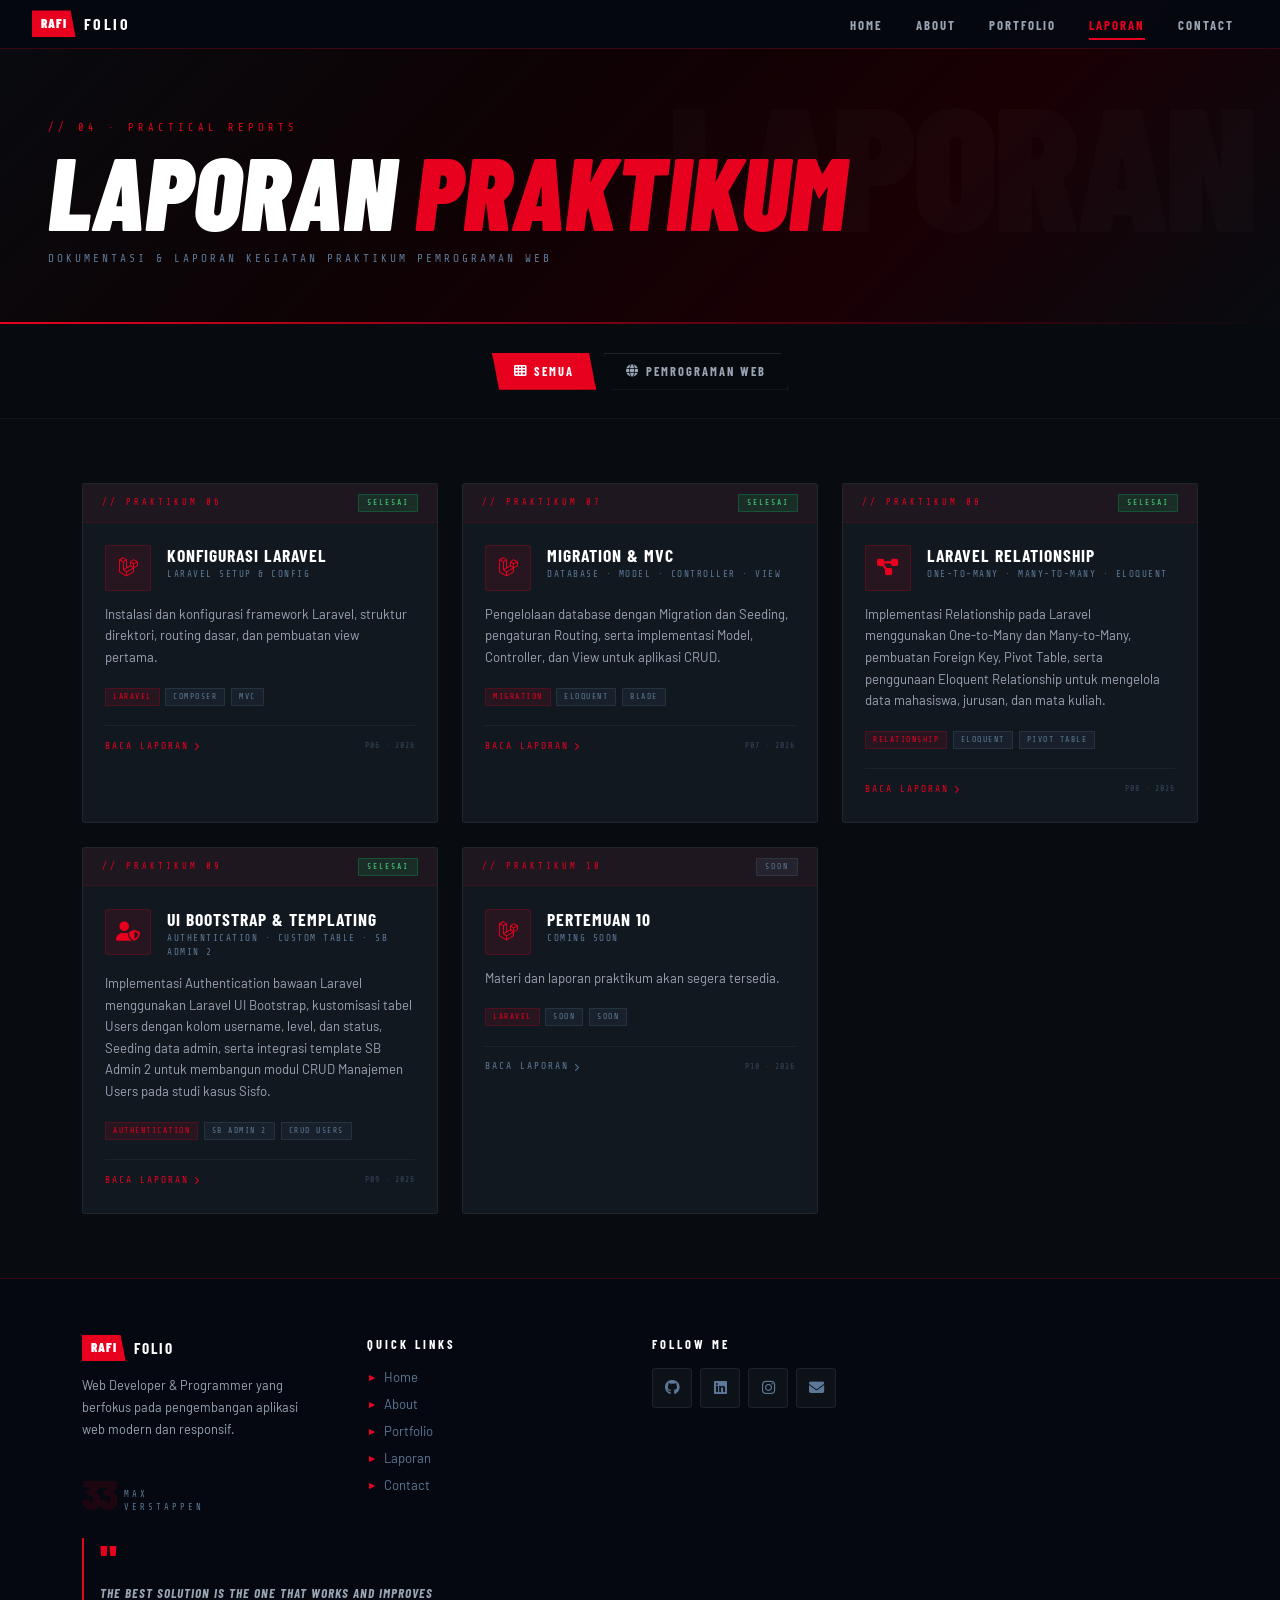
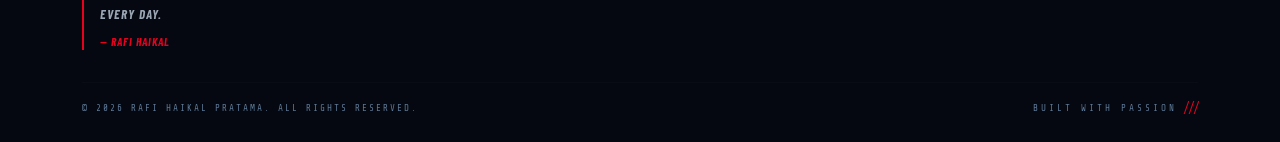
==== laporan.html @ d0a0bc17 "Add files via upload" ====
<!doctype html>
<html lang="id">
  <head>
    <meta charset="UTF-8" />
    <meta name="viewport" content="width=device-width, initial-scale=1.0" />
    <meta name="description" content="Laporan Praktikum Rafi Haikal Pratama - Web Development" />
    <meta name="author" content="Rafi Haikal Pratama" />
    <title>Laporan | RAFI HAIKAL PRATAMA</title>

    <link href="https://cdn.jsdelivr.net/npm/bootstrap@5.3.2/dist/css/bootstrap.min.css" rel="stylesheet" />
    <link rel="icon" type="image/png" sizes="192x192" href="images/rafilogo-192x192.png" />
    <link rel="stylesheet" href="https://cdnjs.cloudflare.com/ajax/libs/font-awesome/6.5.2/css/all.min.css" />
    <link href="https://fonts.googleapis.com/css2?family=Barlow+Condensed:ital,wght@0,700;0,800;0,900;1,700;1,800;1,900&family=Barlow:wght@300;400;500&family=Share+Tech+Mono&display=swap" rel="stylesheet" />

    <style>
      *,
      *::before,
      *::after {
        box-sizing: border-box;
      }

      :root {
        --red: #e8001f;
        --red-dim: rgba(232, 0, 31, 0.3);
        --surface: #0d1219;
        --surface2: #111820;
        --muted: #5c7896;
        --secondary: #9aa5b4;
        --f-display: "Barlow Condensed", sans-serif;
        --f-mono: "Share Tech Mono", monospace;
        --f-body: "Barlow", sans-serif;
      }

      body {
        background: #080b10;
        color: #f0f2f5;
        font-family: var(--f-body);
        overflow-x: hidden;
        margin: 0;
      }

      /* ── NAVBAR ── */
      .site-nav {
        position: fixed;
        top: 0;
        left: 0;
        right: 0;
        z-index: 1050;
        background: rgba(6, 8, 16, 0.96);
        backdrop-filter: blur(18px);
        border-bottom: 1px solid rgba(204, 0, 24, 0.28);
        padding: 0.65rem 0;
      }
      .nav-inner {
        display: flex;
        align-items: center;
        justify-content: space-between;
        padding: 0 2rem;
      }
      .nav-brand {
        display: flex;
        align-items: center;
        gap: 0.5rem;
        text-decoration: none;
      }
      .nav-brand-box {
        font-family: var(--f-display);
        font-weight: 900;
        font-size: 0.82rem;
        letter-spacing: 1px;
        background: var(--red);
        color: #fff;
        padding: 0.22rem 0.55rem;
        clip-path: polygon(0 0, calc(100% - 5px) 0, 100% 100%, 0 100%);
      }
      .nav-brand-name {
        font-family: var(--f-display);
        font-weight: 700;
        font-size: 1rem;
        letter-spacing: 2.5px;
        text-transform: uppercase;
        color: #fff;
      }
      .nav-links {
        display: flex;
        align-items: center;
        gap: 0.25rem;
        list-style: none;
        margin: 0;
        padding: 0;
      }
      .nav-links a {
        font-family: var(--f-display);
        font-weight: 700;
        font-size: 0.8rem;
        letter-spacing: 2px;
        text-transform: uppercase;
        text-decoration: none;
        color: var(--secondary);
        padding: 0.45rem 0.9rem;
        position: relative;
        transition: color 0.2s;
      }
      .nav-links a.active {
        color: var(--red);
      }
      .nav-links a.active::after {
        content: "";
        position: absolute;
        bottom: 0;
        left: 0.9rem;
        right: 0.9rem;
        height: 2px;
        background: var(--red);
      }
      .nav-links a:not(.active):hover {
        color: #fff;
      }

      /* HAMBURGER */
      .nav-hamburger {
        display: none;
        flex-direction: column;
        gap: 5px;
        cursor: pointer;
        background: none;
        border: none;
        padding: 4px;
        z-index: 1100;
      }
      .nav-hamburger span {
        display: block;
        width: 24px;
        height: 2px;
        background: #fff;
        transition: all 0.3s;
        border-radius: 2px;
      }
      .nav-hamburger.open span:nth-child(1) {
        transform: translateY(7px) rotate(45deg);
      }
      .nav-hamburger.open span:nth-child(2) {
        opacity: 0;
      }
      .nav-hamburger.open span:nth-child(3) {
        transform: translateY(-7px) rotate(-45deg);
      }

      /* MOBILE NAV */
      .mobile-nav {
        position: fixed;
        inset: 0;
        background: rgba(6, 8, 16, 0.98);
        backdrop-filter: blur(20px);
        z-index: 1040;
        display: flex;
        flex-direction: column;
        align-items: center;
        justify-content: center;
        gap: 2.2rem;
        transform: translateX(100%);
        transition: transform 0.35s cubic-bezier(0.4, 0, 0.2, 1);
        border-left: 3px solid var(--red);
      }
      .mobile-nav.open {
        transform: translateX(0);
      }
      .mobile-nav a {
        font-family: var(--f-display);
        font-weight: 900;
        font-style: italic;
        font-size: 2.4rem;
        letter-spacing: 3px;
        text-transform: uppercase;
        text-decoration: none;
        color: var(--secondary);
        transition: color 0.2s;
        position: relative;
      }
      .mobile-nav a.active,
      .mobile-nav a:hover {
        color: var(--red);
      }
      .mobile-nav a.active::after {
        content: "";
        position: absolute;
        bottom: -4px;
        left: 0;
        right: 0;
        height: 2px;
        background: var(--red);
      }
      .mobile-nav-close {
        position: absolute;
        top: 1.2rem;
        right: 1.5rem;
        background: none;
        border: none;
        color: var(--muted);
        font-size: 1.4rem;
        cursor: pointer;
        transition: color 0.2s;
      }
      .mobile-nav-close:hover {
        color: #fff;
      }
      .mobile-nav-slash {
        font-family: var(--f-display);
        font-weight: 900;
        font-size: 1rem;
        color: rgba(232, 0, 31, 0.4);
        letter-spacing: -2px;
        margin-top: 0.5rem;
      }

      /* ── HERO ── */
      .lap-hero {
        position: relative;
        min-height: 36vh;
        display: flex;
        align-items: flex-end;
        padding-top: 70px;
        overflow: hidden;
        background: #080b10;
      }
      .lap-hero::before {
        content: "";
        position: absolute;
        inset: 0;
        background: linear-gradient(135deg, #080b10 0%, #0e0204 40%, #1a0005 70%, #080b10 100%);
      }
      .lap-hero-ghost {
        position: absolute;
        right: 2%;
        top: 50%;
        transform: translateY(-50%);
        font-family: var(--f-display);
        font-weight: 900;
        font-size: clamp(4rem, 14vw, 11rem);
        color: rgba(255, 255, 255, 0.018);
        pointer-events: none;
        line-height: 1;
        letter-spacing: -4px;
        user-select: none;
      }
      .lap-hero-content {
        position: relative;
        z-index: 2;
        padding: 3rem 2rem 2.5rem 3rem;
      }
      .lap-hero-num {
        font-family: var(--f-mono);
        font-size: 0.65rem;
        letter-spacing: 4px;
        color: var(--red);
        margin-bottom: 0.5rem;
        display: block;
      }
      .lap-hero-title {
        font-family: var(--f-display);
        font-weight: 900;
        font-style: italic;
        font-size: clamp(3rem, 8vw, 6.5rem);
        line-height: 0.88;
        text-transform: uppercase;
        color: #fff;
        margin: 0;
      }
      .lap-hero-title span {
        color: var(--red);
      }
      .lap-hero-sub {
        font-family: var(--f-mono);
        font-size: 0.7rem;
        letter-spacing: 3px;
        color: var(--muted);
        text-transform: uppercase;
        margin-top: 1rem;
      }
      .lap-hero-line {
        position: absolute;
        bottom: 0;
        left: 0;
        right: 0;
        height: 2px;
        background: linear-gradient(90deg, var(--red) 0%, rgba(232, 0, 31, 0.3) 60%, transparent 100%);
      }

      /* ── FILTER ── */
      .filter-sec {
        background: #070a0f;
        padding: 1.8rem 0;
        border-bottom: 1px solid rgba(255, 255, 255, 0.05);
      }
      .filter-tabs {
        display: flex;
        gap: 0.5rem;
        justify-content: center;
        flex-wrap: wrap;
      }
      .ftab {
        font-family: var(--f-display);
        font-weight: 700;
        font-size: 0.78rem;
        letter-spacing: 2px;
        text-transform: uppercase;
        background: transparent;
        color: var(--secondary);
        border: 1px solid rgba(255, 255, 255, 0.1);
        padding: 0.5rem 1.3rem;
        clip-path: polygon(0 0, calc(100% - 7px) 0, 100% 100%, 7px 100%);
        cursor: pointer;
        transition: all 0.2s;
        display: inline-flex;
        align-items: center;
        gap: 0.4rem;
      }
      .ftab:hover {
        border-color: rgba(232, 0, 31, 0.4);
        color: #fff;
      }
      .ftab.active {
        background: var(--red);
        color: #fff;
        border-color: var(--red);
        box-shadow: 0 4px 18px rgba(232, 0, 31, 0.4);
      }

      /* ── GRID ── */
      .lap-grid-sec {
        padding: 4rem 0;
        background: #080b10;
      }

      /* ── LAPORAN CARD ── */
      .lcard {
        background: var(--surface2);
        border: 1px solid rgba(255, 255, 255, 0.06);
        border-radius: 3px;
        overflow: hidden;
        transition:
          transform 0.25s,
          border-color 0.25s,
          box-shadow 0.25s;
        height: 100%;
        position: relative;
      }
      .lcard::before {
        content: "";
        position: absolute;
        top: 0;
        left: 0;
        right: 0;
        height: 3px;
        background: linear-gradient(90deg, var(--red) 0%, rgba(232, 0, 31, 0.3) 60%, transparent 100%);
        transform: scaleX(0);
        transform-origin: left;
        transition: transform 0.3s;
      }
      .lcard:hover::before {
        transform: scaleX(1);
      }
      .lcard:hover {
        transform: translateY(-6px);
        border-color: rgba(232, 0, 31, 0.35);
        box-shadow:
          0 16px 40px rgba(0, 0, 0, 0.5),
          0 0 30px rgba(232, 0, 31, 0.1);
      }

      .lcard-num-bar {
        background: rgba(232, 0, 31, 0.06);
        border-bottom: 1px solid rgba(232, 0, 31, 0.12);
        padding: 0.6rem 1.2rem;
        display: flex;
        align-items: center;
        justify-content: space-between;
      }
      .lcard-num {
        font-family: var(--f-mono);
        font-size: 0.55rem;
        letter-spacing: 3px;
        text-transform: uppercase;
        color: var(--red);
      }
      .lcard-status {
        font-family: var(--f-mono);
        font-size: 0.5rem;
        letter-spacing: 2px;
        text-transform: uppercase;
        padding: 2px 8px;
        border-radius: 1px;
      }
      .lcard-status.done {
        background: rgba(0, 200, 100, 0.12);
        color: #4ade80;
        border: 1px solid rgba(0, 200, 100, 0.25);
      }
      .lcard-status.soon {
        background: rgba(92, 120, 150, 0.12);
        color: var(--muted);
        border: 1px solid rgba(92, 120, 150, 0.2);
      }

      .lcard-body {
        padding: 1.4rem 1.4rem 1.6rem;
      }

      .lcard-icon-title {
        display: flex;
        align-items: flex-start;
        gap: 1rem;
        margin-bottom: 0.8rem;
      }
      .lcard-icon {
        width: 46px;
        height: 46px;
        flex-shrink: 0;
        background: rgba(232, 0, 31, 0.1);
        border: 1px solid rgba(232, 0, 31, 0.22);
        border-radius: 3px;
        display: flex;
        align-items: center;
        justify-content: center;
        font-size: 1.2rem;
        color: var(--red);
        transition:
          background 0.25s,
          transform 0.25s;
      }
      .lcard:hover .lcard-icon {
        background: rgba(232, 0, 31, 0.18);
        transform: scale(1.06);
      }
      .lcard-title {
        font-family: var(--f-display);
        font-weight: 700;
        font-size: 1.1rem;
        text-transform: uppercase;
        letter-spacing: 1px;
        color: #fff;
        margin-bottom: 0.15rem;
        line-height: 1.2;
      }
      .lcard-subtitle {
        font-family: var(--f-mono);
        font-size: 0.58rem;
        letter-spacing: 1.5px;
        color: var(--muted);
        text-transform: uppercase;
      }

      .lcard-desc {
        font-size: 0.82rem;
        color: var(--secondary);
        line-height: 1.65;
        margin-bottom: 1.2rem;
      }

      .lcard-tags {
        display: flex;
        gap: 0.35rem;
        flex-wrap: wrap;
        margin-bottom: 1.2rem;
      }
      .lcard-tag {
        font-family: var(--f-mono);
        font-size: 0.5rem;
        letter-spacing: 1.5px;
        text-transform: uppercase;
        background: rgba(232, 0, 31, 0.1);
        color: var(--red);
        border: 1px solid rgba(232, 0, 31, 0.2);
        padding: 2px 7px;
        border-radius: 1px;
      }
      .lcard-tag.dim {
        background: rgba(92, 120, 150, 0.1);
        color: var(--muted);
        border-color: rgba(92, 120, 150, 0.2);
      }

      .lcard-footer {
        display: flex;
        align-items: center;
        justify-content: space-between;
        padding-top: 0.8rem;
        border-top: 1px solid rgba(255, 255, 255, 0.05);
      }
      .lcard-link {
        font-family: var(--f-mono);
        font-size: 0.6rem;
        letter-spacing: 2px;
        text-transform: uppercase;
        color: var(--red);
        text-decoration: none;
        display: inline-flex;
        align-items: center;
        gap: 0.3rem;
        transition:
          gap 0.2s,
          color 0.2s;
      }
      .lcard-link:hover {
        gap: 0.55rem;
        color: #ff3350;
      }
      .lcard-link.disabled {
        color: var(--muted);
        pointer-events: none;
        cursor: default;
      }
      .lcard-meta {
        font-family: var(--f-mono);
        font-size: 0.5rem;
        letter-spacing: 1px;
        color: rgba(92, 120, 150, 0.5);
      }

      /* ── COMING SOON CARD ── */
      .cs-card {
        background: var(--surface2);
        border: 1px solid rgba(255, 255, 255, 0.06);
        border-radius: 3px;
        overflow: hidden;
        height: 100%;
        min-height: 260px;
        display: flex;
        flex-direction: column;
        position: relative;
        transition:
          transform 0.25s,
          border-color 0.25s,
          box-shadow 0.25s;
      }
      .cs-card::before {
        content: "";
        position: absolute;
        top: 0;
        left: 0;
        right: 0;
        height: 3px;
        background: linear-gradient(90deg, var(--red) 0%, rgba(232, 0, 31, 0.3) 60%, transparent 100%);
        transform: scaleX(0);
        transform-origin: left;
        transition: transform 0.3s;
      }
      .cs-card:hover::before {
        transform: scaleX(1);
      }
      .cs-card:hover {
        transform: translateY(-6px);
        border-color: rgba(232, 0, 31, 0.35);
        box-shadow:
          0 16px 40px rgba(0, 0, 0, 0.5),
          0 0 30px rgba(232, 0, 31, 0.1);
      }
      .cs-card-inner {
        padding: 1.4rem 1.4rem 1.6rem;
        display: flex;
        flex-direction: column;
        flex: 1;
      }
      .cs-badge {
        display: inline-flex;
        align-items: center;
        font-family: var(--f-mono);
        font-size: 0.52rem;
        letter-spacing: 2.5px;
        text-transform: uppercase;
        color: var(--red);
        border: 1px solid rgba(232, 0, 31, 0.25);
        padding: 3px 10px;
        width: fit-content;
        margin-bottom: 1rem;
      }
      .cs-title {
        font-family: var(--f-display);
        font-weight: 900;
        font-size: 1.6rem;
        letter-spacing: 1.5px;
        text-transform: uppercase;
        color: #fff;
        line-height: 1.1;
        flex: 1;
      }
      .cs-footer {
        display: flex;
        align-items: center;
        justify-content: space-between;
        margin-top: 2rem;
        padding-top: 0.8rem;
        border-top: 1px solid rgba(255, 255, 255, 0.05);
      }
      .cs-status {
        display: inline-flex;
        align-items: center;
        gap: 6px;
        font-family: var(--f-mono);
        font-size: 0.5rem;
        letter-spacing: 2px;
        text-transform: uppercase;
        color: var(--muted);
        border: 1px solid rgba(92, 120, 150, 0.2);
        padding: 3px 10px;
      }
      .cs-status::before {
        content: "";
        width: 5px;
        height: 5px;
        border-radius: 50%;
        background: var(--muted);
        flex-shrink: 0;
      }
      .cs-btn {
        display: inline-flex;
        align-items: center;
        gap: 5px;
        font-family: var(--f-mono);
        font-size: 0.5rem;
        letter-spacing: 2px;
        text-transform: uppercase;
        color: var(--muted);
        border: 1px solid rgba(92, 120, 150, 0.2);
        padding: 4px 12px;
        clip-path: polygon(0 0, calc(100% - 5px) 0, 100% 100%, 0 100%);
        text-decoration: none;
        cursor: default;
        pointer-events: none;
      }

      /* hidden for filter */
      .lcard-wrap {
        display: block;
      }
      .lcard-wrap.hidden {
        display: none;
      }

      /* ── FOOTER ── */
      .site-footer {
        background: #050810;
        border-top: 1px solid rgba(204, 0, 24, 0.25);
        padding: 3.5rem 0 1.5rem;
      }
      .ft-brand-box {
        font-family: var(--f-display);
        font-weight: 900;
        font-size: 0.82rem;
        letter-spacing: 1px;
        background: var(--red);
        color: #fff;
        padding: 0.2rem 0.55rem;
        clip-path: polygon(0 0, calc(100% - 5px) 0, 100% 100%, 0 100%);
      }
      .ft-brand-name {
        font-family: var(--f-display);
        font-weight: 700;
        font-size: 0.95rem;
        letter-spacing: 2px;
        text-transform: uppercase;
        color: #fff;
      }
      .ft-desc {
        font-size: 0.8rem;
        color: var(--secondary);
        line-height: 1.7;
        max-width: 240px;
        margin-top: 0.9rem;
      }
      .ft-max {
        font-family: var(--f-display);
        font-weight: 900;
        font-size: 2.6rem;
        color: rgba(204, 0, 24, 0.13);
        line-height: 1;
        letter-spacing: -2px;
        margin-top: 1rem;
      }
      .ft-max-name {
        font-family: var(--f-mono);
        font-size: 0.55rem;
        letter-spacing: 3px;
        text-transform: uppercase;
        color: var(--muted);
        margin-top: 2px;
      }
      .ft-head {
        font-family: var(--f-display);
        font-weight: 700;
        letter-spacing: 3px;
        text-transform: uppercase;
        font-size: 0.78rem;
        color: #fff;
        margin-bottom: 0.9rem;
      }
      .ft-link {
        display: flex;
        align-items: center;
        gap: 0.4rem;
        color: var(--muted);
        font-size: 0.82rem;
        text-decoration: none;
        margin-bottom: 0.45rem;
        transition:
          color 0.2s,
          padding-left 0.2s;
      }
      .ft-link .arr {
        color: var(--red);
        font-size: 0.65rem;
      }
      .ft-link:hover {
        color: var(--red);
        padding-left: 4px;
      }
      .ft-social {
        width: 40px;
        height: 40px;
        background: var(--surface);
        border: 1px solid rgba(255, 255, 255, 0.07);
        border-radius: 4px;
        display: flex;
        align-items: center;
        justify-content: center;
        color: var(--muted);
        text-decoration: none;
        font-size: 0.95rem;
        transition:
          background 0.2s,
          border-color 0.2s,
          color 0.2s,
          transform 0.15s;
      }
      .ft-social:hover {
        background: #cc0018;
        border-color: #cc0018;
        color: #fff;
        transform: translateY(-3px);
      }
      .ft-quote {
        border-left: 2px solid var(--red);
        padding-left: 1rem;
      }
      .ft-quote-mark {
        font-family: var(--f-display);
        font-weight: 900;
        font-size: 2.5rem;
        color: var(--red);
        line-height: 1;
        margin-bottom: 0.3rem;
      }
      .ft-quote p {
        font-family: var(--f-display);
        font-weight: 700;
        font-style: italic;
        font-size: 0.82rem;
        letter-spacing: 1px;
        text-transform: uppercase;
        color: var(--secondary);
        line-height: 1.6;
        margin: 0;
      }
      .ft-hr {
        border-color: rgba(255, 255, 255, 0.06);
        margin: 2rem 0 1rem;
      }
      .ft-bottom {
        display: flex;
        justify-content: space-between;
        align-items: center;
        flex-wrap: wrap;
        gap: 0.5rem;
      }
      .ft-copy {
        font-family: var(--f-mono);
        font-size: 0.58rem;
        letter-spacing: 2px;
        color: var(--muted);
        text-transform: uppercase;
        margin: 0;
      }
      .ft-built {
        font-family: var(--f-mono);
        font-size: 0.58rem;
        letter-spacing: 3px;
        color: var(--muted);
        text-transform: uppercase;
        display: flex;
        align-items: center;
        gap: 0.4rem;
      }
      .ft-built .sl {
        color: var(--red);
        letter-spacing: -2px;
        font-size: 0.8rem;
      }

      .scroll-top {
        position: fixed;
        bottom: 1.7rem;
        right: 1.7rem;
        width: 42px;
        height: 42px;
        background: #cc0018;
        border-radius: 50%;
        display: flex;
        align-items: center;
        justify-content: center;
        color: #fff;
        text-decoration: none;
        font-size: 0.85rem;
        box-shadow: 0 4px 16px rgba(204, 0, 24, 0.5);
        transition:
          transform 0.2s,
          background 0.2s,
          opacity 0.3s;
        z-index: 999;
        opacity: 0;
      }
      .scroll-top.show {
        opacity: 1;
      }
      .scroll-top:hover {
        transform: translateY(-3px);
        background: var(--red);
        color: #fff;
      }

      @media (max-width: 991px) {
        .nav-hamburger {
          display: flex;
        }
        .nav-links {
          display: none;
        }
      }
      @media (max-width: 768px) {
        .lap-hero-content {
          padding: 2.5rem 1.5rem 2rem;
        }
      }
    </style>
  </head>
  <body>
    <!-- NAVBAR -->
    <nav class="site-nav">
      <div class="nav-inner">
        <a class="nav-brand" href="index.html">
          <span class="nav-brand-box">RAFI</span>
          <span class="nav-brand-name">FOLIO</span>
        </a>
        <ul class="nav-links">
          <li><a href="index.html">HOME</a></li>
          <li><a href="about.html">ABOUT</a></li>
          <li><a href="portofolio.html">PORTFOLIO</a></li>
          <li><a href="laporan.html" class="active">LAPORAN</a></li>
          <li><a href="kontak.html">CONTACT</a></li>
        </ul>
        <button class="nav-hamburger" id="hamburger" aria-label="Toggle menu" aria-expanded="false"><span></span><span></span><span></span></button>
      </div>
    </nav>

    <!-- MOBILE NAV -->
    <div class="mobile-nav" id="mobileNav">
      <button class="mobile-nav-close" id="mobileNavClose"><i class="fas fa-times"></i></button>
      <a href="index.html">HOME</a>
      <a href="about.html">ABOUT</a>
      <a href="portofolio.html">PORTFOLIO</a>
      <a href="laporan.html" class="active">LAPORAN</a>
      <a href="kontak.html">CONTACT</a>
      <div class="mobile-nav-slash">///</div>
    </div>

    <!-- HERO -->
    <section class="lap-hero">
      <div class="lap-hero-ghost">LAPORAN</div>
      <div class="lap-hero-content">
        <span class="lap-hero-num">// 04 · PRACTICAL REPORTS</span>
        <h1 class="lap-hero-title">LAPORAN <span>PRAKTIKUM</span></h1>
        <p class="lap-hero-sub">Dokumentasi &amp; laporan kegiatan praktikum pemrograman web</p>
      </div>
      <div class="lap-hero-line"></div>
    </section>

    <!-- FILTER -->
    <section class="filter-sec">
      <div class="container">
        <div class="filter-tabs">
          <button class="ftab active" data-filter="all"><i class="fas fa-th"></i> Semua</button>
          <button class="ftab" data-filter="pemweb"><i class="fas fa-globe"></i> Pemrograman Web</button>
        </div>
      </div>
    </section>

    <!-- GRID -->
    <section class="lap-grid-sec">
      <div class="container">
        <div class="row g-4" id="laporanGrid">
          <!-- Praktikum 6 -->
          <div class="col-md-6 col-lg-4 lcard-wrap" data-cat="pemweb">
            <div class="lcard">
              <div class="lcard-num-bar">
                <span class="lcard-num">// PRAKTIKUM 06</span>
                <span class="lcard-status done">Selesai</span>
              </div>
              <div class="lcard-body">
                <div class="lcard-icon-title">
                  <div class="lcard-icon"><i class="fab fa-laravel"></i></div>
                  <div>
                    <div class="lcard-title">Konfigurasi Laravel</div>
                    <div class="lcard-subtitle">Laravel Setup &amp; Config</div>
                  </div>
                </div>
                <p class="lcard-desc">Instalasi dan konfigurasi framework Laravel, struktur direktori, routing dasar, dan pembuatan view pertama.</p>
                <div class="lcard-tags">
                  <span class="lcard-tag">Laravel</span>
                  <span class="lcard-tag dim">Composer</span>
                  <span class="lcard-tag dim">MVC</span>
                </div>
                <div class="lcard-footer">
                  <a href="laporan6.html" class="lcard-link">BACA LAPORAN <i class="fas fa-chevron-right" style="font-size: 0.5rem"></i></a>
                  <span class="lcard-meta">P06 · 2026</span>
                </div>
              </div>
            </div>
          </div>

          <!-- Praktikum 7 -->
          <div class="col-md-6 col-lg-4 lcard-wrap" data-cat="pemweb">
            <div class="lcard">
              <div class="lcard-num-bar">
                <span class="lcard-num">// PRAKTIKUM 07</span>
                <span class="lcard-status done">Selesai</span>
              </div>
              <div class="lcard-body">
                <div class="lcard-icon-title">
                  <div class="lcard-icon"><i class="fab fa-laravel"></i></div>
                  <div>
                    <div class="lcard-title">Migration & MVC</div>
                    <div class="lcard-subtitle">Database · Model · Controller · View</div>
                  </div>
                </div>
                <p class="lcard-desc">Pengelolaan database dengan Migration dan Seeding, pengaturan Routing, serta implementasi Model, Controller, dan View untuk aplikasi CRUD.</p>
                <div class="lcard-tags">
                  <span class="lcard-tag">Migration</span>
                  <span class="lcard-tag dim">Eloquent</span>
                  <span class="lcard-tag dim">Blade</span>
                </div>
                <div class="lcard-footer">
                  <a href="laporan7.html" class="lcard-link">BACA LAPORAN <i class="fas fa-chevron-right" style="font-size: 0.5rem"></i></a>
                  <span class="lcard-meta">P07 · 2026</span>
                </div>
              </div>
            </div>
          </div>

          <!-- Praktikum 8 -->
          <div class="col-md-6 col-lg-4 lcard-wrap" data-cat="pemweb">
            <div class="lcard">
              <div class="lcard-num-bar">
                <span class="lcard-num">// PRAKTIKUM 08</span>
                <span class="lcard-status done">Selesai</span>
              </div>
              <div class="lcard-body">
                <div class="lcard-icon-title">
                  <div class="lcard-icon"><i class="fas fa-project-diagram"></i></div>
                  <div>
                    <div class="lcard-title">Laravel Relationship</div>
                    <div class="lcard-subtitle">One-to-Many · Many-to-Many · Eloquent</div>
                  </div>
                </div>
                <p class="lcard-desc">
                  Implementasi Relationship pada Laravel menggunakan One-to-Many dan
                  Many-to-Many, pembuatan Foreign Key, Pivot Table, serta penggunaan
                  Eloquent Relationship untuk mengelola data mahasiswa, jurusan, dan
                  mata kuliah.
                </p>
                <div class="lcard-tags">
                  <span class="lcard-tag">Relationship</span>
                  <span class="lcard-tag dim">Eloquent</span>
                  <span class="lcard-tag dim">Pivot Table</span>
                </div>
                <div class="lcard-footer">
                  <a href="laporan8.html" class="lcard-link">
                    BACA LAPORAN
                    <i class="fas fa-chevron-right" style="font-size: 0.5rem"></i>
                  </a>
                  <span class="lcard-meta">P08 · 2026</span>
                </div>
              </div>
            </div>
          </div>

<!-- Praktikum 9 -->
          <div class="col-md-6 col-lg-4 lcard-wrap" data-cat="pemweb">
            <div class="lcard">
              <div class="lcard-num-bar">
                <span class="lcard-num">// PRAKTIKUM 09</span>
                <span class="lcard-status done">Selesai</span>
              </div>
              <div class="lcard-body">
                <div class="lcard-icon-title">
                  <div class="lcard-icon"><i class="fas fa-user-shield"></i></div>
                  <div>
                    <div class="lcard-title">UI Bootstrap & Templating</div>
                    <div class="lcard-subtitle">Authentication · Custom Table · SB Admin 2</div>
                  </div>
                </div>
                <p class="lcard-desc">
                  Implementasi Authentication bawaan Laravel menggunakan Laravel UI
                  Bootstrap, kustomisasi tabel Users dengan kolom username, level, dan
                  status, Seeding data admin, serta integrasi template SB Admin 2 untuk
                  membangun modul CRUD Manajemen Users pada studi kasus Sisfo.
                </p>
                <div class="lcard-tags">
                  <span class="lcard-tag">Authentication</span>
                  <span class="lcard-tag dim">SB Admin 2</span>
                  <span class="lcard-tag dim">CRUD Users</span>
                </div>
                <div class="lcard-footer">
                  <a href="laporan9.html" class="lcard-link">
                    BACA LAPORAN
                    <i class="fas fa-chevron-right" style="font-size: 0.5rem"></i>
                  </a>
                  <span class="lcard-meta">P09 · 2026</span>
                </div>
              </div>
            </div>
          </div>

          <!-- Praktikum 10 - Coming Soon -->
          <div class="col-md-6 col-lg-4 lcard-wrap" data-cat="pemweb">
            <div class="lcard">
              <div class="lcard-num-bar">
                <span class="lcard-num">// PRAKTIKUM 10</span>
                <span class="lcard-status soon">Soon</span>
              </div>
              <div class="lcard-body">
                <div class="lcard-icon-title">
                  <div class="lcard-icon"><i class="fab fa-laravel"></i></div>
                  <div>
                    <div class="lcard-title">Pertemuan 10</div>
                    <div class="lcard-subtitle">Coming Soon</div>
                  </div>
                </div>
                <p class="lcard-desc">Materi dan laporan praktikum akan segera tersedia.</p>
                <div class="lcard-tags">
                  <span class="lcard-tag">Laravel</span>
                  <span class="lcard-tag dim">Soon</span>
                  <span class="lcard-tag dim">Soon</span>
                </div>
                <div class="lcard-footer">
                  <span class="lcard-link disabled">BACA LAPORAN <i class="fas fa-chevron-right" style="font-size: 0.5rem"></i></span>
                  <span class="lcard-meta">P10 · 2026</span>
                </div>
              </div>
            </div>
          </div>
        </div>
        <!-- /.row -->
      </div>
    </section>

    <!-- FOOTER -->
    <footer class="site-footer">
      <div class="container">
        <div class="row g-4">
          <div class="col-lg-3">
            <div class="d-flex align-items-center gap-2">
              <span class="ft-brand-box">RAFI</span>
              <span class="ft-brand-name">Folio</span>
            </div>
            <p class="ft-desc">Web Developer & Programmer yang berfokus pada pengembangan aplikasi web modern dan responsif.</p>
            <div class="d-flex align-items-end gap-2">
              <div class="ft-max">33</div>
              <div>
                <div class="ft-max-name">MAX<br />VERSTAPPEN</div>
              </div>
            </div>
          </div>
          <div class="col-lg-3 col-6">
            <div class="ft-head">Quick Links</div>
            <a href="index.html" class="ft-link"><span class="arr">&#9658;</span> Home</a>
            <a href="about.html" class="ft-link"><span class="arr">&#9658;</span> About</a>
            <a href="portofolio.html" class="ft-link"><span class="arr">&#9658;</span> Portfolio</a>
            <a href="laporan.html" class="ft-link"><span class="arr">&#9658;</span> Laporan</a>
            <a href="kontak.html" class="ft-link"><span class="arr">&#9658;</span> Contact</a>
          </div>
          <div class="col-lg-3 col-6">
            <div class="ft-head">Follow Me</div>
            <div class="d-flex gap-2 flex-wrap">
              <a href="https://github.com/RafihaikalP" class="ft-social" target="_blank"><i class="fab fa-github"></i></a>
              <a href="#" class="ft-social" target="_blank"><i class="fab fa-linkedin"></i></a>
              <a href="https://www.instagram.com/rafihaikal05" class="ft-social" target="_blank"><i class="fab fa-instagram"></i></a>
              <a href="mailto:rafidoang299@gmail.com" class="ft-social"><i class="fas fa-envelope"></i></a>
            </div>
          </div>
          <div class="col-lg-4">
            <div class="ft-quote">
              <div class="ft-quote-mark">"</div>
              <p>THE BEST SOLUTION IS THE ONE THAT WORKS AND IMPROVES EVERY DAY.</p>
              <div style="font-family: var(--f-display); font-weight: 700; font-style: italic; font-size: 0.72rem; color: var(--red); margin-top: 0.5rem; letter-spacing: 1px">— RAFI HAIKAL</div>
            </div>
          </div>
        </div>
        <hr class="ft-hr" />
        <div class="ft-bottom">
          <p class="ft-copy">&copy; 2026 RAFI HAIKAL PRATAMA. ALL RIGHTS RESERVED.</p>
          <div class="ft-built">BUILT WITH PASSION <span class="sl">///</span></div>
        </div>
      </div>
    </footer>

    <a href="#" class="scroll-top" id="scrollTop"><i class="fas fa-arrow-up"></i></a>

    <script src="https://cdn.jsdelivr.net/npm/bootstrap@5.3.2/dist/js/bootstrap.bundle.min.js"></script>
    <script>
      // Scroll top
      const st = document.getElementById("scrollTop");
      window.addEventListener("scroll", () => {
        st.classList.toggle("show", window.scrollY > 300);
      });
      st.addEventListener("click", (e) => {
        e.preventDefault();
        window.scrollTo({ top: 0, behavior: "smooth" });
      });

      // Filter tabs
      document.querySelectorAll(".ftab").forEach((btn) => {
        btn.addEventListener("click", () => {
          document.querySelectorAll(".ftab").forEach((b) => b.classList.remove("active"));
          btn.classList.add("active");
          const filter = btn.dataset.filter;
          document.querySelectorAll(".lcard-wrap").forEach((card) => {
            const cats = card.dataset.cat || "";
            card.classList.toggle("hidden", filter !== "all" && !cats.includes(filter));
          });
        });
      });

      // Hamburger
      const hamburger = document.getElementById("hamburger");
      const mobileNav = document.getElementById("mobileNav");
      const mobileNavClose = document.getElementById("mobileNavClose");

      function toggleMenu() {
        const isOpen = mobileNav.classList.toggle("open");
        hamburger.classList.toggle("open", isOpen);
        hamburger.setAttribute("aria-expanded", isOpen);
        document.body.style.overflow = isOpen ? "hidden" : "";
      }
      hamburger.addEventListener("click", toggleMenu);
      mobileNavClose.addEventListener("click", toggleMenu);
      mobileNav.querySelectorAll("a").forEach((a) =>
        a.addEventListener("click", () => {
          hamburger.classList.remove("open");
          mobileNav.classList.remove("open");
          hamburger.setAttribute("aria-expanded", "false");
          document.body.style.overflow = "";
        }),
      );
    </script>
  </body>
</html>
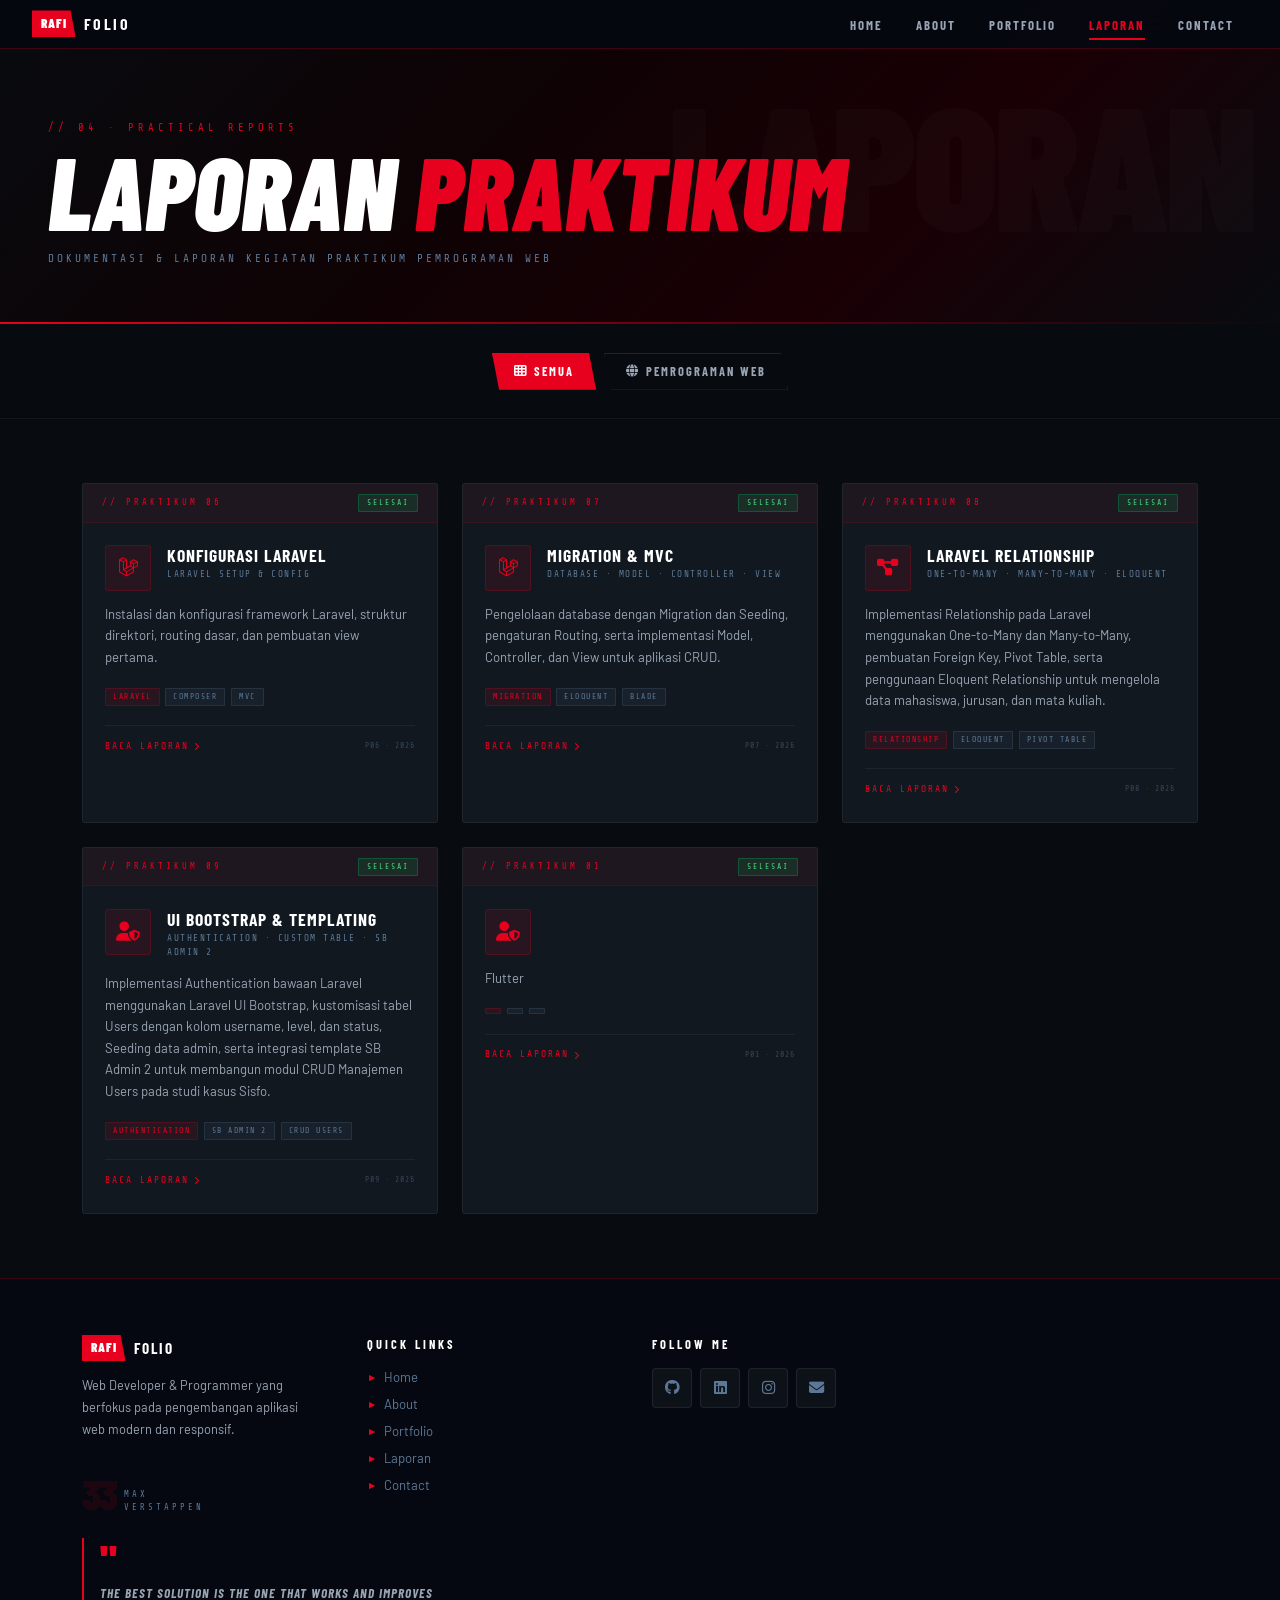
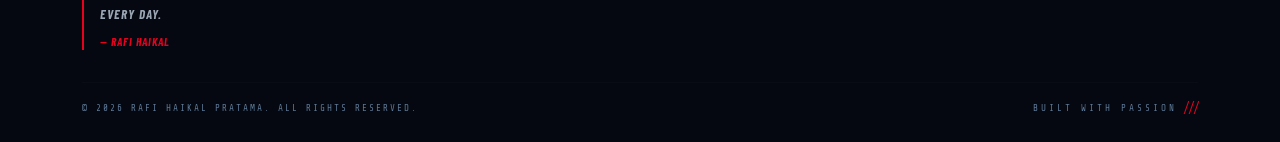
==== commit 2bfd6273: "Add files via upload" ====
--- a/laporan.html
+++ b/laporan.html
@@ -1033,31 +1033,35 @@
           <div class="col-md-6 col-lg-4 lcard-wrap" data-cat="pemweb">
             <div class="lcard">
               <div class="lcard-num-bar">
-                <span class="lcard-num">// PRAKTIKUM 10</span>
-                <span class="lcard-status soon">Soon</span>
+                <span class="lcard-num">// PRAKTIKUM 01</span>
+                <span class="lcard-status done">Selesai</span>
               </div>
               <div class="lcard-body">
                 <div class="lcard-icon-title">
-                  <div class="lcard-icon"><i class="fab fa-laravel"></i></div>
+                  <div class="lcard-icon"><i class="fas fa-user-shield"></i></div>
                   <div>
-                    <div class="lcard-title">Pertemuan 10</div>
-                    <div class="lcard-subtitle">Coming Soon</div>
+                    <div class="lcard-title"></div>
+                    <div class="lcard-subtitle"></div>
                   </div>
                 </div>
-                <p class="lcard-desc">Materi dan laporan praktikum akan segera tersedia.</p>
+                <p class="lcard-desc">
+                  Flutter 
+                </p>
                 <div class="lcard-tags">
-                  <span class="lcard-tag">Laravel</span>
-                  <span class="lcard-tag dim">Soon</span>
-                  <span class="lcard-tag dim">Soon</span>
+                  <span class="lcard-tag"></span>
+                  <span class="lcard-tag dim"></span>
+                  <span class="lcard-tag dim"></span>
                 </div>
                 <div class="lcard-footer">
-                  <span class="lcard-link disabled">BACA LAPORAN <i class="fas fa-chevron-right" style="font-size: 0.5rem"></i></span>
-                  <span class="lcard-meta">P10 · 2026</span>
+                  <a href="prakapmob1.html" class="lcard-link">
+                    BACA LAPORAN
+                    <i class="fas fa-chevron-right" style="font-size: 0.5rem"></i>
+                  </a>
+                  <span class="lcard-meta">P01 · 2026</span>
                 </div>
               </div>
             </div>
           </div>
-        </div>
         <!-- /.row -->
       </div>
     </section>
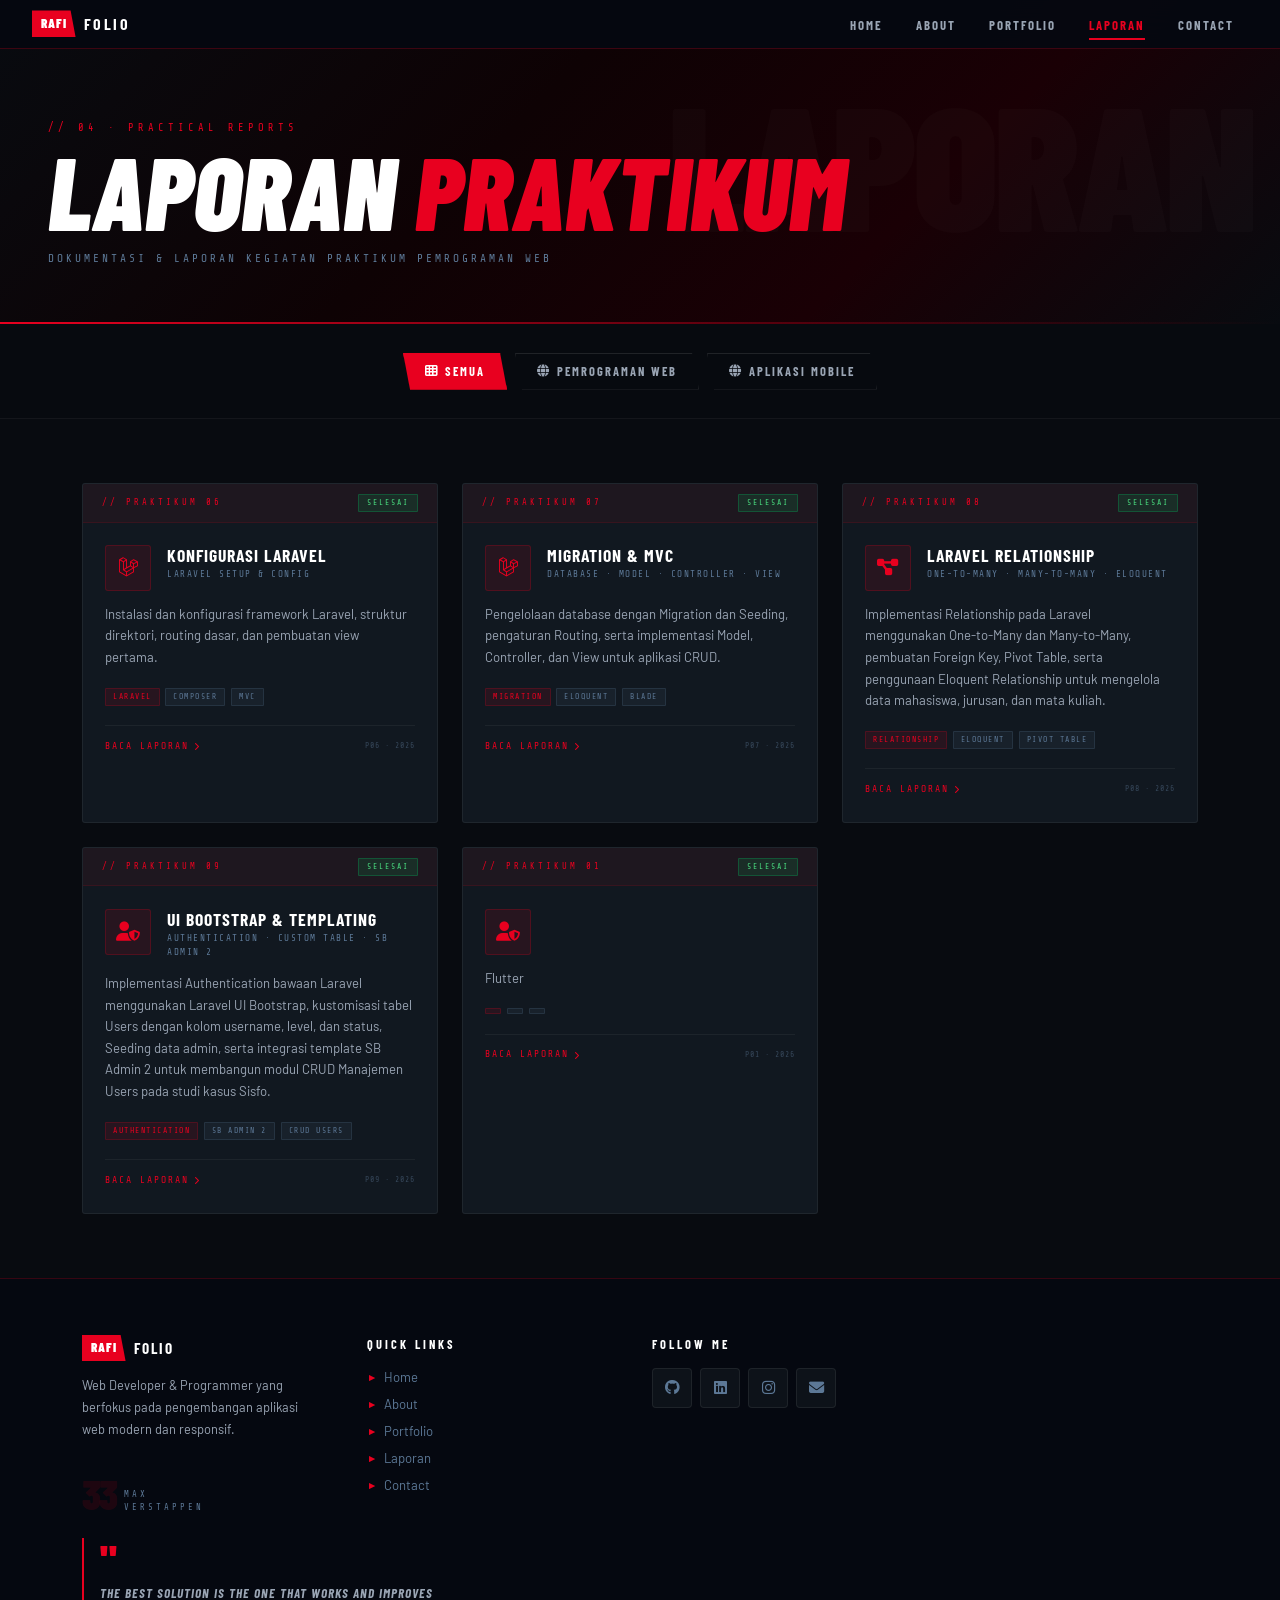
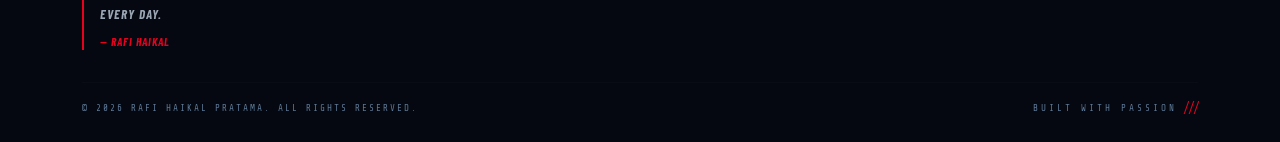
==== commit 13e951e5: "update laporan.html" ====
--- a/laporan.html
+++ b/laporan.html
@@ -889,6 +889,7 @@
         <div class="filter-tabs">
           <button class="ftab active" data-filter="all"><i class="fas fa-th"></i> Semua</button>
           <button class="ftab" data-filter="pemweb"><i class="fas fa-globe"></i> Pemrograman Web</button>
+          <button class="ftab" data-filter="apmob"><i class="fas fa-globe"></i> Aplikasi Mobile</button>
         </div>
       </div>
     </section>
@@ -1030,7 +1031,7 @@
           </div>
 
           <!-- Praktikum 10 - Coming Soon -->
-          <div class="col-md-6 col-lg-4 lcard-wrap" data-cat="pemweb">
+          <div class="col-md-6 col-lg-4 lcard-wrap" data-cat="apmob">
             <div class="lcard">
               <div class="lcard-num-bar">
                 <span class="lcard-num">// PRAKTIKUM 01</span>
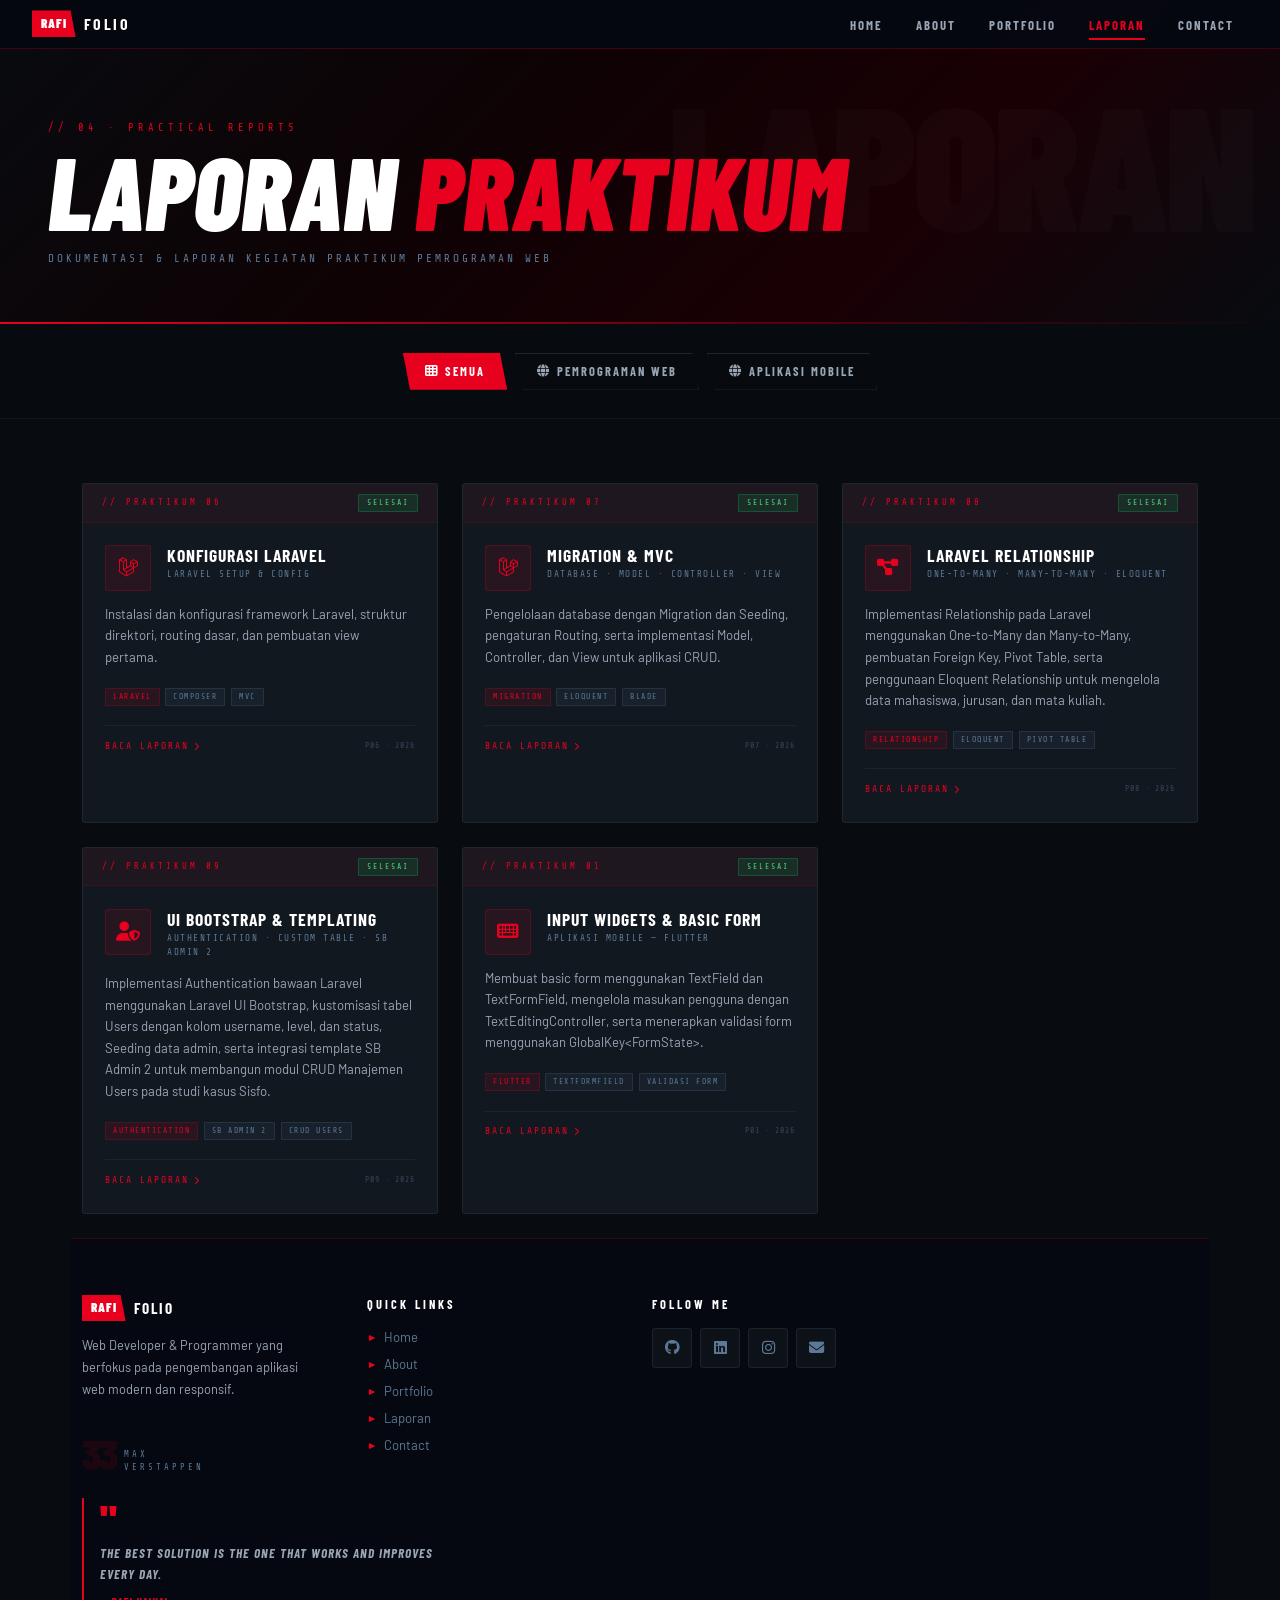
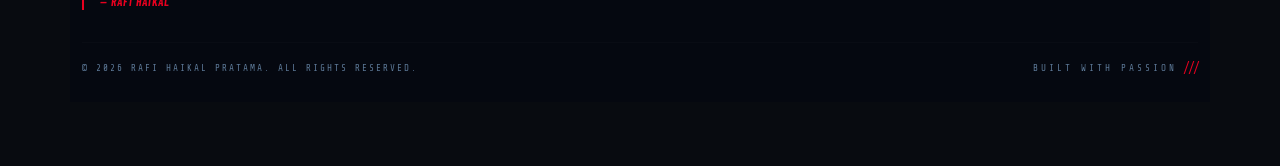
==== commit d08edf73: "update laporan.html" ====
--- a/laporan.html
+++ b/laporan.html
@@ -1039,22 +1039,24 @@
               </div>
               <div class="lcard-body">
                 <div class="lcard-icon-title">
-                  <div class="lcard-icon"><i class="fas fa-user-shield"></i></div>
+                  <div class="lcard-icon"><i class="fas fa-keyboard"></i></div>
                   <div>
-                    <div class="lcard-title"></div>
-                    <div class="lcard-subtitle"></div>
+                    <div class="lcard-title">Input Widgets & Basic Form</div>
+                    <div class="lcard-subtitle">Aplikasi Mobile — Flutter</div>
                   </div>
                 </div>
                 <p class="lcard-desc">
-                  Flutter 
+                  Membuat basic form menggunakan TextField dan TextFormField,
+                  mengelola masukan pengguna dengan TextEditingController,
+                  serta menerapkan validasi form menggunakan GlobalKey&lt;FormState&gt;.
                 </p>
                 <div class="lcard-tags">
-                  <span class="lcard-tag"></span>
-                  <span class="lcard-tag dim"></span>
-                  <span class="lcard-tag dim"></span>
+                  <span class="lcard-tag">Flutter</span>
+                  <span class="lcard-tag dim">TextFormField</span>
+                  <span class="lcard-tag dim">Validasi Form</span>
                 </div>
                 <div class="lcard-footer">
-                  <a href="prakapmob1.html" class="lcard-link">
+                  <a href="laporan3.html" class="lcard-link">
                     BACA LAPORAN
                     <i class="fas fa-chevron-right" style="font-size: 0.5rem"></i>
                   </a>
@@ -1063,9 +1065,6 @@
               </div>
             </div>
           </div>
-        <!-- /.row -->
-      </div>
-    </section>
 
     <!-- FOOTER -->
     <footer class="site-footer">
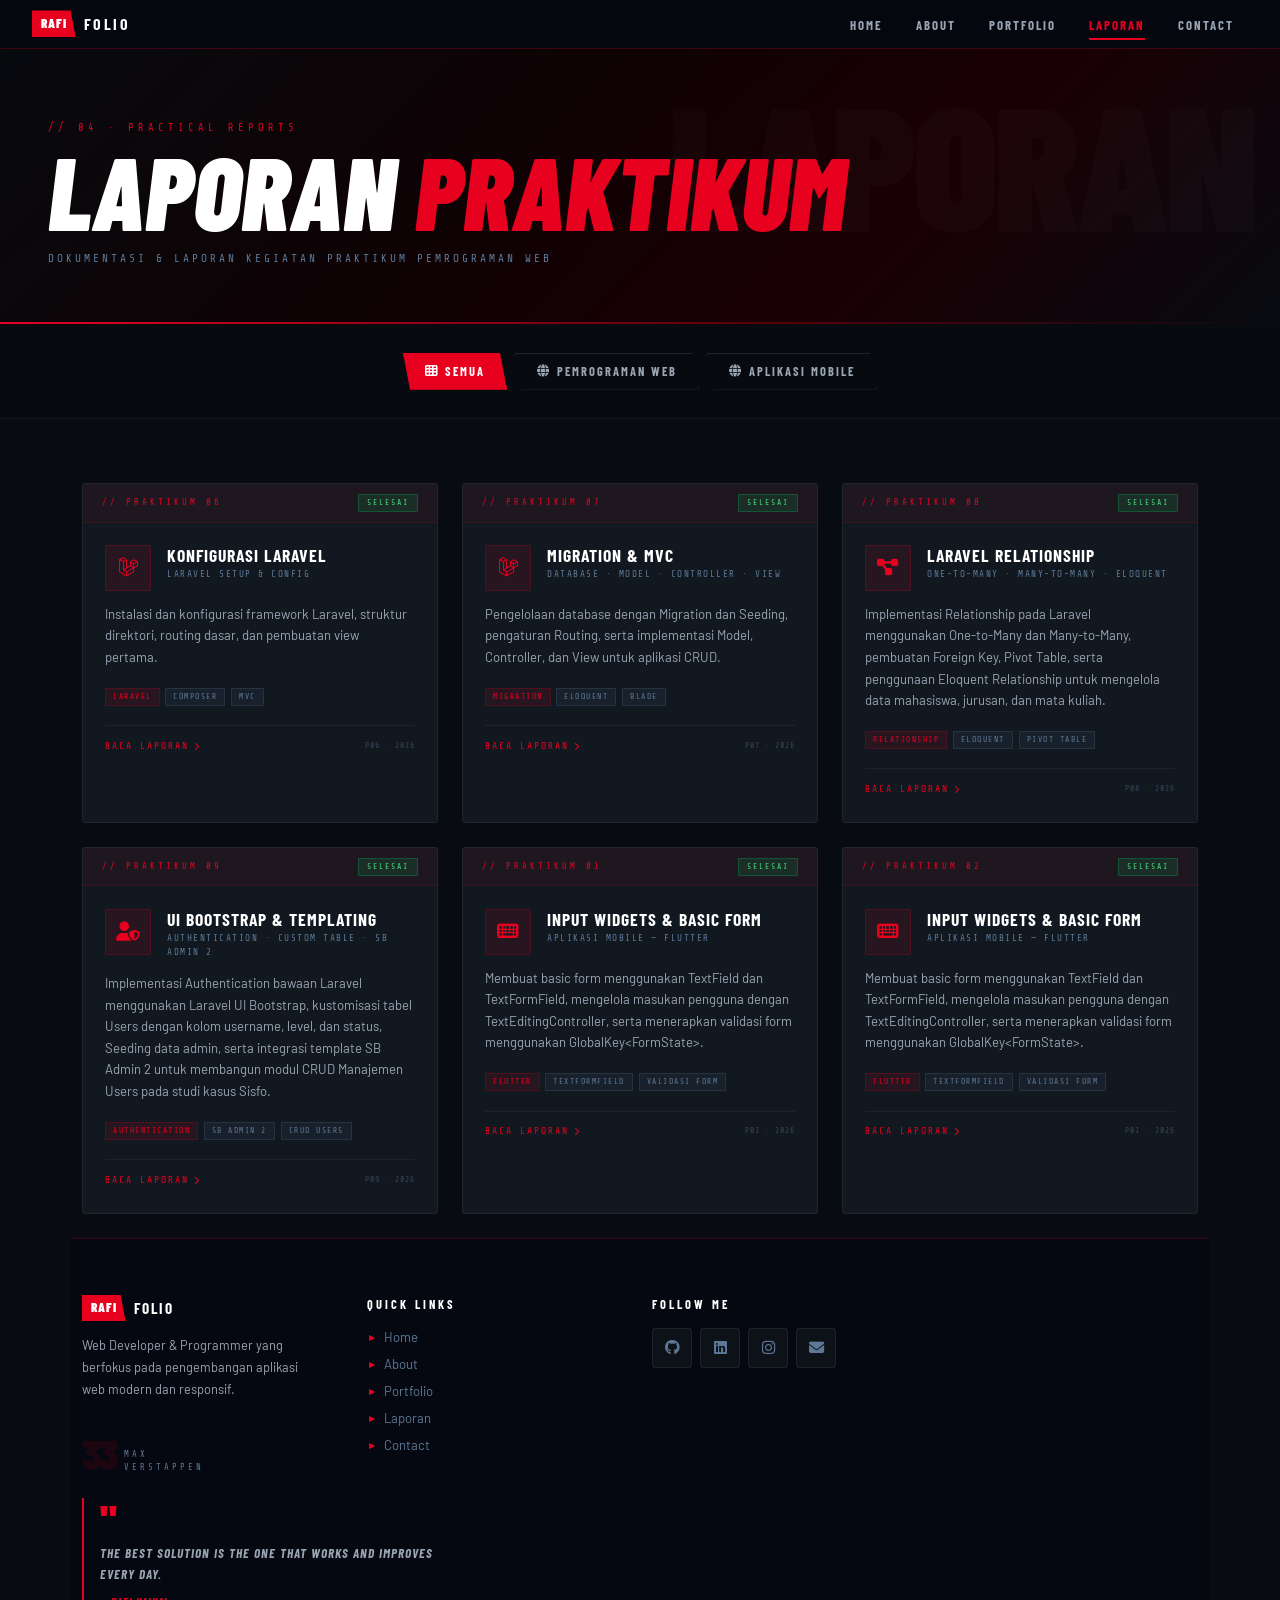
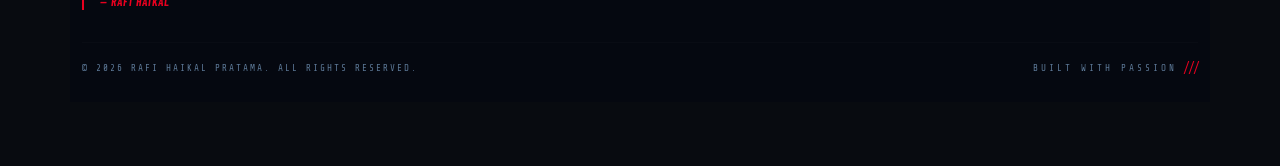
==== commit 249ec949: "update prakapmob2" ====
--- a/laporan.html
+++ b/laporan.html
@@ -1030,7 +1030,7 @@
             </div>
           </div>
 
-          <!-- Praktikum 10 - Coming Soon -->
+          <!-- Praktikum 1 apmob  -->
           <div class="col-md-6 col-lg-4 lcard-wrap" data-cat="apmob">
             <div class="lcard">
               <div class="lcard-num-bar">
@@ -1056,7 +1056,43 @@
                   <span class="lcard-tag dim">Validasi Form</span>
                 </div>
                 <div class="lcard-footer">
-                  <a href="laporan3.html" class="lcard-link">
+                  <a href="prakapmob1.html" class="lcard-link">
+                    BACA LAPORAN
+                    <i class="fas fa-chevron-right" style="font-size: 0.5rem"></i>
+                  </a>
+                  <span class="lcard-meta">P01 · 2026</span>
+                </div>
+              </div>
+            </div>
+          </div>
+
+           <!-- Praktikum 2 apmob  -->
+          <div class="col-md-6 col-lg-4 lcard-wrap" data-cat="apmob">
+            <div class="lcard">
+              <div class="lcard-num-bar">
+                <span class="lcard-num">// PRAKTIKUM 02</span>
+                <span class="lcard-status done">Selesai</span>
+              </div>
+              <div class="lcard-body">
+                <div class="lcard-icon-title">
+                  <div class="lcard-icon"><i class="fas fa-keyboard"></i></div>
+                  <div>
+                    <div class="lcard-title">Input Widgets & Basic Form</div>
+                    <div class="lcard-subtitle">Aplikasi Mobile — Flutter</div>
+                  </div>
+                </div>
+                <p class="lcard-desc">
+                  Membuat basic form menggunakan TextField dan TextFormField,
+                  mengelola masukan pengguna dengan TextEditingController,
+                  serta menerapkan validasi form menggunakan GlobalKey&lt;FormState&gt;.
+                </p>
+                <div class="lcard-tags">
+                  <span class="lcard-tag">Flutter</span>
+                  <span class="lcard-tag dim">TextFormField</span>
+                  <span class="lcard-tag dim">Validasi Form</span>
+                </div>
+                <div class="lcard-footer">
+                  <a href="prakapmob2.html" class="lcard-link">
                     BACA LAPORAN
                     <i class="fas fa-chevron-right" style="font-size: 0.5rem"></i>
                   </a>
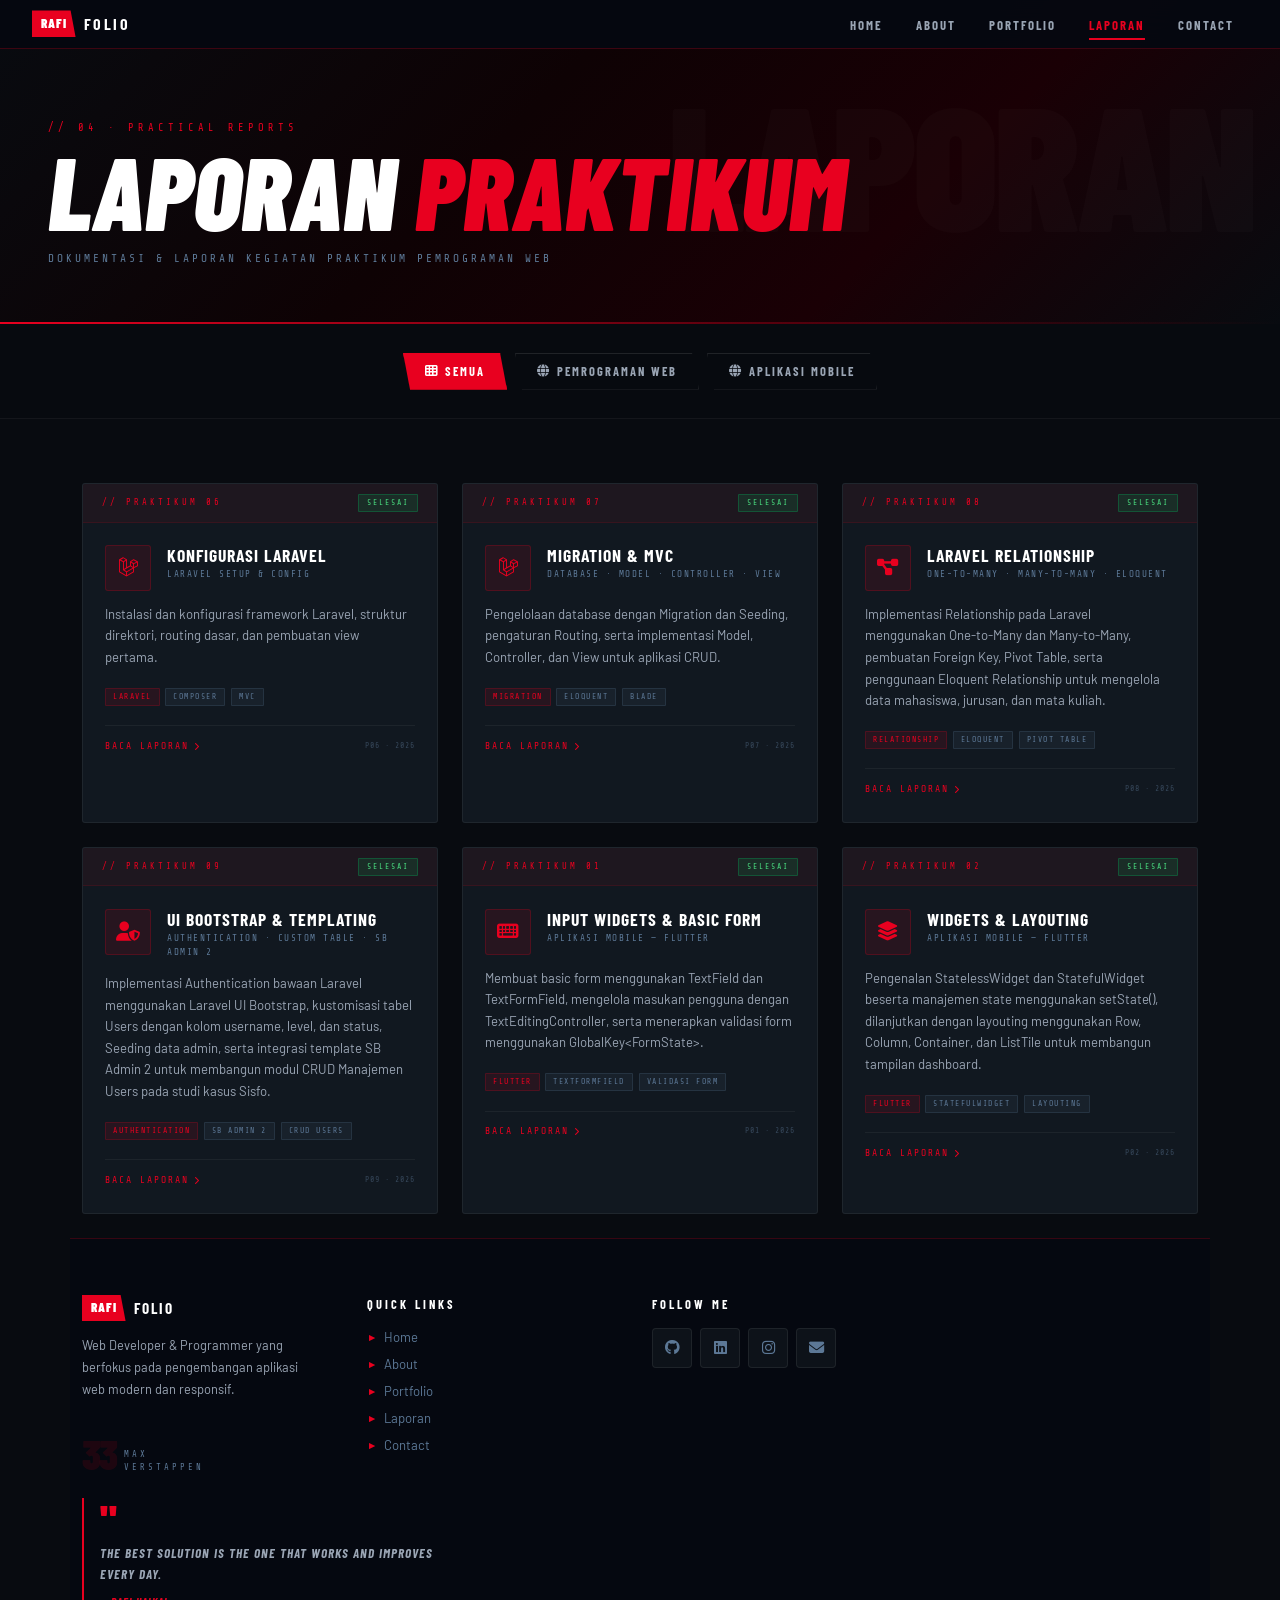
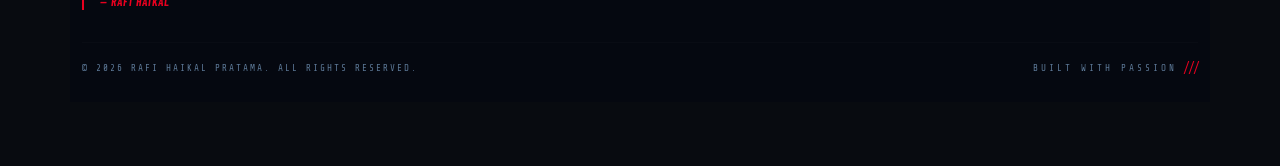
==== commit a0844a6d: "update laporan" ====
--- a/laporan.html
+++ b/laporan.html
@@ -1075,28 +1075,28 @@
               </div>
               <div class="lcard-body">
                 <div class="lcard-icon-title">
-                  <div class="lcard-icon"><i class="fas fa-keyboard"></i></div>
+                  <div class="lcard-icon"><i class="fas fa-layer-group"></i></div>
                   <div>
-                    <div class="lcard-title">Input Widgets & Basic Form</div>
+                    <div class="lcard-title">Widgets & Layouting</div>
                     <div class="lcard-subtitle">Aplikasi Mobile — Flutter</div>
                   </div>
                 </div>
                 <p class="lcard-desc">
-                  Membuat basic form menggunakan TextField dan TextFormField,
-                  mengelola masukan pengguna dengan TextEditingController,
-                  serta menerapkan validasi form menggunakan GlobalKey&lt;FormState&gt;.
+                  Pengenalan StatelessWidget dan StatefulWidget beserta manajemen state
+                  menggunakan setState(), dilanjutkan dengan layouting menggunakan Row,
+                  Column, Container, dan ListTile untuk membangun tampilan dashboard.
                 </p>
                 <div class="lcard-tags">
                   <span class="lcard-tag">Flutter</span>
-                  <span class="lcard-tag dim">TextFormField</span>
-                  <span class="lcard-tag dim">Validasi Form</span>
+                  <span class="lcard-tag dim">StatefulWidget</span>
+                  <span class="lcard-tag dim">Layouting</span>
                 </div>
                 <div class="lcard-footer">
-                  <a href="prakapmob2.html" class="lcard-link">
+                  <a href="laporan_flutter1-2.html" class="lcard-link">
                     BACA LAPORAN
                     <i class="fas fa-chevron-right" style="font-size: 0.5rem"></i>
                   </a>
-                  <span class="lcard-meta">P01 · 2026</span>
+                  <span class="lcard-meta">P02 · 2026</span>
                 </div>
               </div>
             </div>
